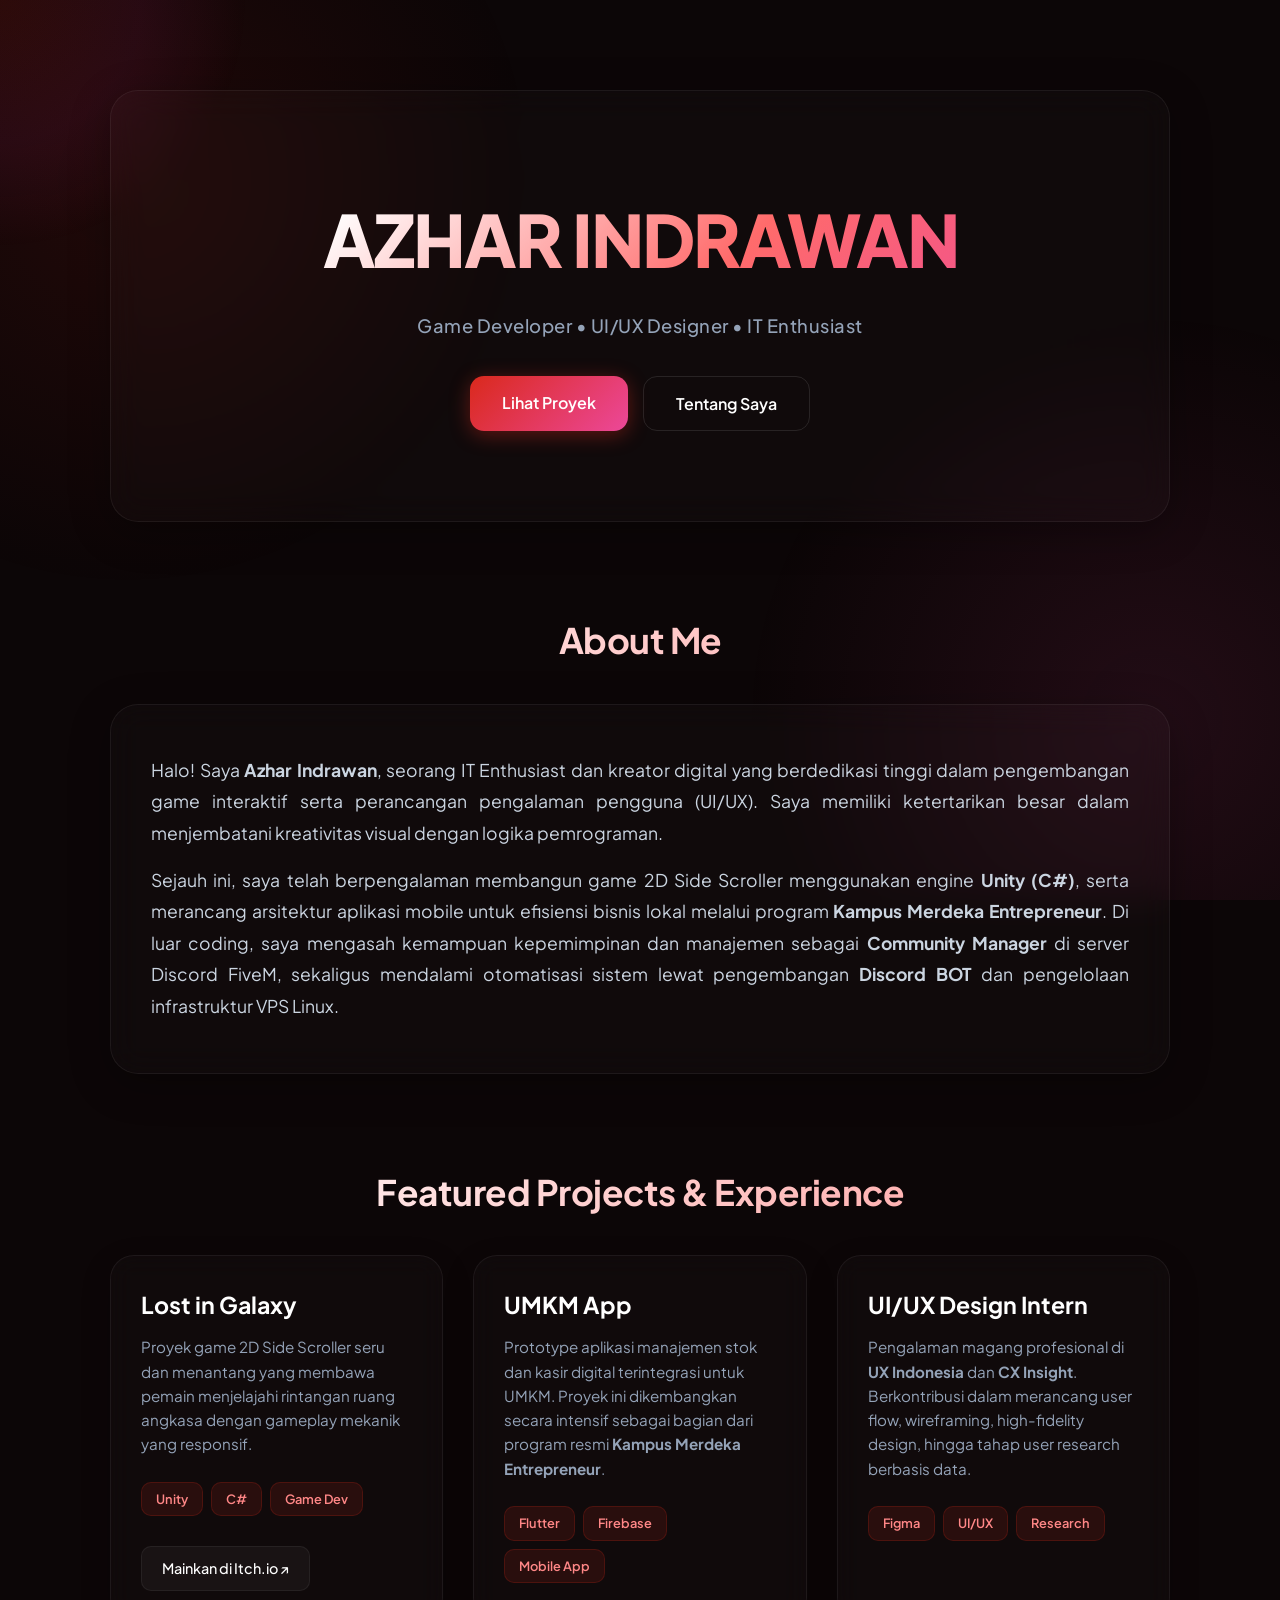
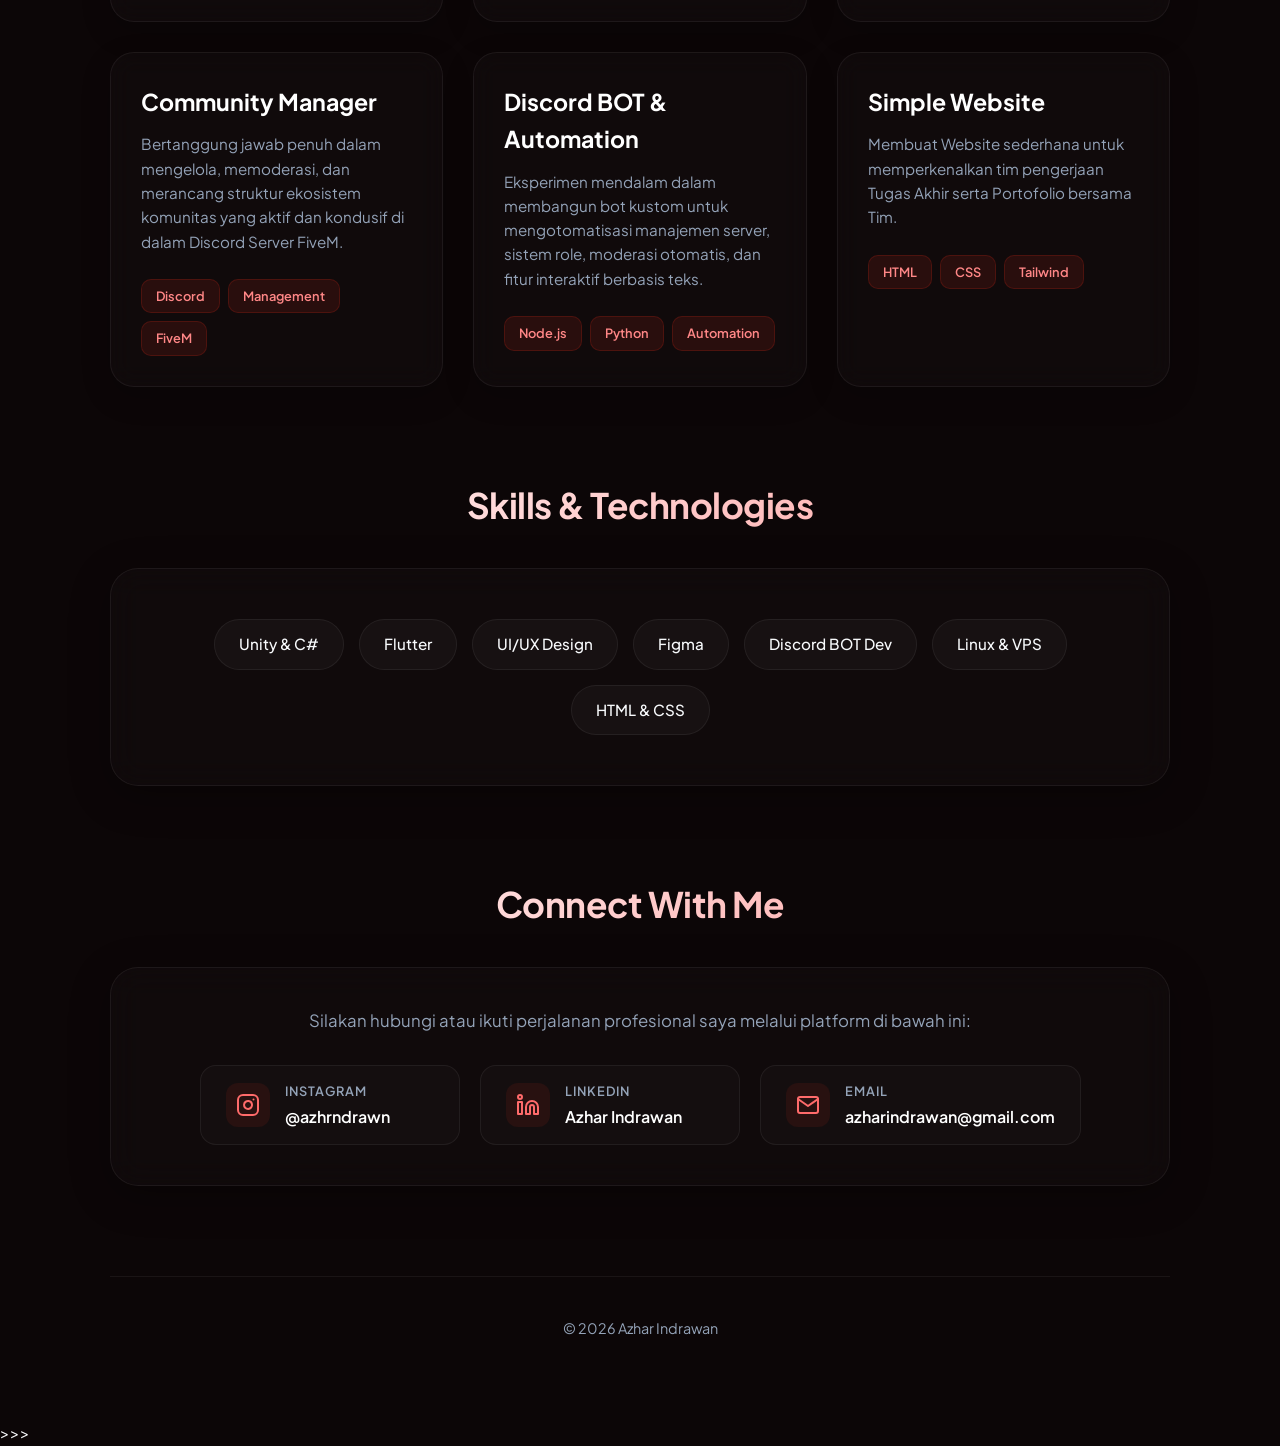
==== index.html @ e1ab4f3b "Initial portfolio website" ====
<!DOCTYPE html>
<html lang="id">
<head>
  <meta charset="UTF-8">
  <meta name="viewport" content="width=device-width, initial-scale=1.0">
  <title>Azhar Indrawan | Portfolio</title>
  
  <link rel="icon" href="data:image/svg+xml,<svg xmlns=%22http://www.w3.org/2000/svg%22 viewBox=%220 0 100 100%22><text y=%22.9em%22 font-size=%2290%22>🎮</text></svg>">
  
  <link rel="preconnect" href="https://fonts.googleapis.com">
  <link rel="preconnect" href="https://fonts.gstatic.com" crossorigin>
  <link href="https://fonts.googleapis.com/css2?family=Plus+Jakarta+Sans:wght@400;500;600;700;800&display=swap" rel="stylesheet">
  
  <link rel="stylesheet" href="style.css?v=3">
</head>
<body>

  <div class="cursor-glow" id="cursorGlow"></div>

  <div class="ambient-bg"></div>

  <div class="container">
    
    <!-- HERO SECTION -->
    <header class="hero glass-panel">
      <h1>AZHAR INDRAWAN</h1>
      <p class="subtitle">Game Developer • UI/UX Designer • IT Enthusiast</p>
      
      <div class="hero-links">
        <a href="#projects" class="btn btn-primary">Lihat Proyek</a>
        <a href="#about" class="btn btn-outline">Tentang Saya</a>
      </div>
    </header>

    <!-- ABOUT SECTION -->
    <section id="about" class="section">
      <h2 class="section-title">About Me</h2>
      <div class="glass-panel content-box">
        <p>
          Halo! Saya <strong>Azhar Indrawan</strong>, seorang IT Enthusiast dan kreator digital yang berdedikasi tinggi dalam pengembangan game interaktif serta perancangan pengalaman pengguna (UI/UX). Saya memiliki ketertarikan besar dalam menjembatani kreativitas visual dengan logika pemrograman.
        </p>
        <p style="margin-top: 15px;">
          Sejauh ini, saya telah berpengalaman membangun game 2D Side Scroller menggunakan engine <strong>Unity (C#)</strong>, serta merancang arsitektur aplikasi mobile untuk efisiensi bisnis lokal melalui program <strong>Kampus Merdeka Entrepreneur</strong>. Di luar coding, saya mengasah kemampuan kepemimpinan dan manajemen sebagai <strong>Community Manager</strong> di server Discord FiveM, sekaligus mendalami otomatisasi sistem lewat pengembangan <strong>Discord BOT</strong> dan pengelolaan infrastruktur VPS Linux.
        </p>
      </div>
    </section>

    <!-- PROJECTS SECTION -->
    <section id="projects" class="section">
      <h2 class="section-title">Featured Projects & Experience</h2>
      
      <div class="project-grid">
        
        <!-- Card 1: Lost in Galaxy -->
        <div class="glass-card">
          <div class="card-body">
            <h3>Lost in Galaxy</h3>
            <p>Proyek game 2D Side Scroller seru dan menantang yang membawa pemain menjelajahi rintangan ruang angkasa dengan gameplay mekanik yang responsif.</p>
            <div class="tags">
              <span>Unity</span>
              <span>C#</span>
              <span>Game Dev</span>
            </div>
          </div>
          <div class="card-footer">
            <a href="https://sigmatupang.itch.io/lostingalaxy" target="_blank" class="link-btn">Mainkan di Itch.io ↗</a>
          </div>
        </div>

        <!-- Card 2: UMKM App -->
        <div class="glass-card">
          <div class="card-body">
            <h3>UMKM App</h3>
            <p>Prototype aplikasi manajemen stok dan kasir digital terintegrasi untuk UMKM. Proyek ini dikembangkan secara intensif sebagai bagian dari program resmi <strong>Kampus Merdeka Entrepreneur</strong>.</p>
            <div class="tags">
              <span>Flutter</span>
              <span>Firebase</span>
              <span>Mobile App</span>
            </div>
          </div>
        </div>

        <!-- Card 3: Intern UI/UX -->
        <div class="glass-card">
          <div class="card-body">
            <h3>UI/UX Design Intern</h3>
            <p>Pengalaman magang profesional di <strong>UX Indonesia</strong> dan <strong>CX Insight</strong>. Berkontribusi dalam merancang user flow, wireframing, high-fidelity design, hingga tahap user research berbasis data.</p>
            <div class="tags">
              <span>Figma</span>
              <span>UI/UX</span>
              <span>Research</span>
            </div>
          </div>
        </div>

        <!-- Card 4: Community Manager -->
        <div class="glass-card">
          <div class="card-body">
            <h3>Community Manager</h3>
            <p>Bertanggung jawab penuh dalam mengelola, memoderasi, dan merancang struktur ekosistem komunitas yang aktif dan kondusif di dalam Discord Server FiveM.</p>
            <div class="tags">
              <span>Discord</span>
              <span>Management</span>
              <span>FiveM</span>
            </div>
          </div>
        </div>

        <!-- Card 5: Discord BOT -->
        <div class="glass-card">
          <div class="card-body">
            <h3>Discord BOT & Automation</h3>
            <p>Eksperimen mendalam dalam membangun bot kustom untuk mengotomatisasi manajemen server, sistem role, moderasi otomatis, dan fitur interaktif berbasis teks.</p>
            <div class="tags">
              <span>Node.js</span>
              <span>Python</span>
              <span>Automation</span>
            </div>
          </div>
        </div>

        <!-- Card 6: Website Team -->
         <div class="glass-card">
            <div class="card-body">
              <h3>Simple Website</h3>
              <p>Membuat Website sederhana untuk memperkenalkan tim pengerjaan Tugas Akhir serta Portofolio bersama Tim.</p>
              <div class="tags">
                <span>HTML</span>
                <span>CSS</span>
                <span>Tailwind</span>
              </div>
            </div>
         </div>

      </div>
    </section>

    <!-- SKILLS SECTION -->
    <section id="skills" class="section">
      <h2 class="section-title">Skills & Technologies</h2>
      <div class="glass-panel skills-container">
        <span class="skill-tag">Unity & C#</span>
        <span class="skill-tag">Flutter</span>
        <span class="skill-tag">UI/UX Design</span>
        <span class="skill-tag">Figma</span>
        <span class="skill-tag">Discord BOT Dev</span>
        <span class="skill-tag">Linux & VPS</span>
        <span class="skill-tag">HTML & CSS</span>
      </div>
    </section>

    <!-- SOCIAL MEDIA SECTION -->
    <section id="contact" class="section">
      <h2 class="section-title">Connect With Me</h2>
      <div class="glass-panel social-box">
        <p class="social-box-desc">Silakan hubungi atau ikuti perjalanan profesional saya melalui platform di bawah ini:</p>
        
        <div class="social-links-wrapper">
          
          <!-- Instagram -->
          <a href="https://www.instagram.com/azhrndrawn/" target="_blank" class="social-item">
            <div class="social-icon">
              <svg xmlns="http://www.w3.org/2000/svg" width="24" height="24" viewBox="0 0 24 24" fill="none" stroke="currentColor" stroke-width="2" stroke-linecap="round" stroke-linejoin="round"><rect x="2" y="2" width="20" height="20" rx="5" ry="5"></rect><path d="M16 11.37A4 4 0 1 1 12.63 8 4 4 0 0 1 16 11.37z"></path><line x1="17.5" y1="6.5" x2="17.51" y2="6.5"></line></svg>
            </div>
            <div class="social-info">
              <span class="social-platform">Instagram</span>
              <span class="social-handle">@azhrndrawn</span>
            </div>
          </a>

          <!-- LinkedIn -->
          <a href="https://www.linkedin.com/in/azhar-indrawan-8b86a128b/" target="_blank" class="social-item">
            <div class="social-icon">
              <svg xmlns="http://www.w3.org/2000/svg" width="24" height="24" viewBox="0 0 24 24" fill="none" stroke="currentColor" stroke-width="2" stroke-linecap="round" stroke-linejoin="round"><path d="M16 8a6 6 0 0 1 6 6v7h-4v-7a2 2 0 0 0-2-2 2 2 0 0 0-2 2v7h-4v-7a6 6 0 0 1 6-6z"></path><rect x="2" y="9" width="4" height="12"></rect><circle cx="4" cy="4" r="2"></circle></svg>
            </div>
            <div class="social-info">
              <span class="social-platform">LinkedIn</span>
              <span class="social-handle">Azhar Indrawan</span>
            </div>
          </a>

          <!-- Email -->
          <a href="mailto:azharindrawan@gmail.com" class="social-item">
            <div class="social-icon">
              <svg xmlns="http://www.w3.org/2000/svg" width="24" height="24" viewBox="0 0 24 24" fill="none" stroke="currentColor" stroke-width="2" stroke-linecap="round" stroke-linejoin="round"><path d="M4 4h16c1.1 0 2 .9 2 2v12c0 1.1-.9 2-2 2H4c-1.1 0-2-.9-2-2V6c0-1.1.9-2 2-2z"></path><polyline points="22,6 12,13 2,6"></polyline></svg>
            </div>
            <div class="social-info">
              <span class="social-platform">Email</span>
              <span class="social-handle">azharindrawan@gmail.com</span>
            </div>
          </a>

        </div>
      </div>
    </section>

    <footer>
      <p>© 2026 Azhar Indrawan</p>
    </footer>

  </div>

  <!-- Script untuk Efek Glow Mengikuti Mouse -->
  <script>
    const glow = document.getElementById('cursorGlow');
    window.addEventListener('mousemove', (e) => {
      glow.style.left = e.clientX + 'px';
      glow.style.top = e.clientY + 'px';
    });
  </script>
</body>
</html>>>>
---- style.css ----
/* RESET & BASE CONFIG */
* {
  margin: 0;
  padding: 0;
  box-sizing: border-box;
}

html {
  scroll-behavior: smooth;
}

:root {
  /* Kombinasi Tema Gelap dengan Aksen Merah MU & Pink */
  --bg-dark: #0c0607; 
  --text-main: #f8fafc;
  --text-muted: #94a3b8;
  
  /* Efek Kaca (Glassmorphism) */
  --glass-bg: rgba(255, 255, 255, 0.02);
  --glass-border: rgba(255, 255, 255, 0.06);
  --glass-hover: rgba(255, 255, 255, 0.05);
  
  /* Warna Utama: Merah MU & Vibrant Pink */
  --mu-red: #da291c;
  --vibrant-pink: #ec4899;
}

body {
  background-color: var(--bg-dark);
  color: var(--text-main);
  font-family: 'Plus Jakarta Sans', sans-serif;
  line-height: 1.6;
  overflow-x: hidden;
}

/* INTERACTIVE MOUSE GLOW EFFECT */
.cursor-glow {
  position: fixed;
  width: 500px;
  height: 500px;
  background: radial-gradient(circle, rgba(218, 41, 28, 0.12) 0%, rgba(236, 48, 153, 0.08) 40%, transparent 70%);
  border-radius: 50%;
  pointer-events: none; 
  transform: translate(-50%, -50%);
  z-index: -1;
  transition: transform 0.1s ease-out;
}

/* AMBIENT BACKGROUND GLOW STATIC */
.ambient-bg {
  position: fixed;
  top: 0;
  left: 0;
  width: 100vw;
  height: 100vh;
  z-index: -2;
  background: 
    radial-gradient(circle at 10% 20%, rgba(218, 41, 28, 0.1), transparent 30%),
    radial-gradient(circle at 90% 80%, rgba(236, 72, 153, 0.1), transparent 30%);
}

/* CONTAINER UTAMA */
.container {
  max-width: 1100px;
  margin: 0 auto;
  padding: 40px 20px;
}

/* GLASS PANEL */
.glass-panel {
  background: var(--glass-bg);
  backdrop-filter: blur(16px);
  -webkit-backdrop-filter: blur(16px);
  border: 1px solid var(--glass-border);
  border-radius: 28px;
  padding: 50px 40px;
  box-shadow: 0 10px 40px rgba(0, 0, 0, 0.3);
}

/* HERO SECTION */
.hero {
  text-align: center;
  margin-top: 50px;
  margin-bottom: 90px;
  padding: 90px 30px;
}

.hero h1 {
  font-size: clamp(2.8rem, 6vw, 4.5rem);
  font-weight: 800;
  letter-spacing: -2px;
  margin-bottom: 15px;
  background: linear-gradient(135deg, #ffffff 20%, #ff6b6b, var(--vibrant-pink));
  -webkit-background-clip: text;
  -webkit-text-fill-color: transparent;
}

.hero .subtitle {
  font-size: 1.15rem;
  font-weight: 500;
  color: var(--text-muted);
  margin-bottom: 35px;
  letter-spacing: 0.5px;
}

.hero-links {
  display: flex;
  gap: 15px;
  justify-content: center;
  flex-wrap: wrap;
}

/* BUTTONS WITH RED-PINK GRADIENT */
.btn {
  padding: 14px 32px;
  border-radius: 14px;
  text-decoration: none;
  font-weight: 600;
  font-size: 1rem;
  transition: all 0.3s cubic-bezier(0.4, 0, 0.2, 1);
}

.btn-primary {
  background: linear-gradient(135deg, var(--mu-red), var(--vibrant-pink));
  color: white;
  border: none;
  box-shadow: 0 4px 20px rgba(218, 41, 28, 0.4);
}

.btn-primary:hover {
  transform: translateY(-4px);
  box-shadow: 0 8px 25px rgba(236, 72, 153, 0.5);
}

.btn-outline {
  background: transparent;
  color: white;
  border: 1px solid rgba(255, 255, 255, 0.1);
}

.btn-outline:hover {
  background: rgba(255, 255, 255, 0.05);
  border-color: var(--vibrant-pink);
}

/* SECTIONS */
.section {
  margin-bottom: 90px;
}

.section-title {
  font-size: 2.2rem;
  font-weight: 700;
  margin-bottom: 35px;
  text-align: center;
  letter-spacing: -0.5px;
  background: linear-gradient(135deg, #fff, #ff9999);
  -webkit-background-clip: text;
  -webkit-text-fill-color: transparent;
}

.content-box p {
  font-size: 1.1rem;
  color: #cbd5e1;
  text-align: justify;
  text-justify: inter-word;
  line-height: 1.8;
}

/* RESPONSIVE GRID KOTAK ELEGAN */
.project-grid {
  display: grid;
  grid-template-columns: repeat(auto-fit, minmax(320px, 1fr));
  gap: 30px;
}

.glass-card {
  background: var(--glass-bg);
  backdrop-filter: blur(12px);
  -webkit-backdrop-filter: blur(12px);
  border: 1px solid var(--glass-border);
  border-radius: 24px;
  display: flex;
  flex-direction: column;
  transition: all 0.3s cubic-bezier(0.4, 0, 0.2, 1);
  overflow: hidden;
  box-shadow: 0 10px 30px rgba(0, 0, 0, 0.2);
}

.glass-card:hover {
  transform: translateY(-8px);
  border-color: rgba(236, 72, 153, 0.4); 
  background: var(--glass-hover);
  box-shadow: 0 15px 35px rgba(218, 41, 28, 0.15);
}

.card-body {
  padding: 30px;
  flex-grow: 1;
}

.glass-card h3 {
  font-size: 1.45rem;
  font-weight: 700;
  margin-bottom: 12px;
  color: #ffffff;
}

.glass-card p {
  color: var(--text-muted);
  font-size: 0.95rem;
  line-height: 1.6;
  margin-bottom: 25px;
}

/* TAGS */
.tags {
  display: flex;
  flex-wrap: wrap;
  gap: 8px;
}

.tags span {
  background: rgba(218, 41, 28, 0.12);
  color: #ff8787;
  border: 1px solid rgba(218, 41, 28, 0.2);
  padding: 6px 14px;
  border-radius: 10px;
  font-size: 0.8rem;
  font-weight: 600;
}

/* LINK BUTTON INSIDE CARD */
.card-footer {
  padding: 0 30px 30px 30px;
}

.link-btn {
  display: inline-block;
  background: rgba(255, 255, 255, 0.04);
  border: 1px solid var(--glass-border);
  color: white;
  text-decoration: none;
  padding: 10px 20px;
  border-radius: 10px;
  font-size: 0.9rem;
  font-weight: 500;
  transition: all 0.2s ease;
}

.link-btn:hover {
  background: #ffffff;
  color: var(--bg-dark);
  font-weight: 600;
}

/* SKILLS SECTION */
.skills-container {
  display: flex;
  flex-wrap: wrap;
  gap: 15px;
  justify-content: center;
}

.skill-tag {
  background: rgba(255, 255, 255, 0.03);
  border: 1px solid var(--glass-border);
  padding: 12px 24px;
  border-radius: 99px;
  font-size: 0.95rem;
  font-weight: 500;
  transition: all 0.3s ease;
}

.skill-tag:hover {
  background: rgba(218, 41, 28, 0.15);
  border-color: var(--mu-red);
  color: #ff8787;
  transform: scale(1.05);
}

/* SOCIAL MEDIA CARD STYLING */
.social-box {
  text-align: center;
  padding: 40px;
}

.social-box-desc {
  color: var(--text-muted);
  margin-bottom: 30px;
  font-size: 1.05rem;
}

.social-links-wrapper {
  display: flex;
  flex-wrap: wrap;
  justify-content: center;
  gap: 20px;
}

.social-item {
  background: rgba(255, 255, 255, 0.02);
  border: 1px solid var(--glass-border);
  padding: 15px 25px;
  border-radius: 16px;
  display: flex;
  align-items: center;
  gap: 15px;
  text-decoration: none;
  color: white;
  min-width: 260px;
  transition: all 0.3s cubic-bezier(0.4, 0, 0.2, 1);
}

.social-item:hover {
  transform: translateY(-4px);
  background: rgba(255, 255, 255, 0.05);
  border-color: var(--vibrant-pink);
  box-shadow: 0 10px 25px rgba(236, 72, 153, 0.15);
}

.social-icon {
  background: rgba(218, 41, 28, 0.1);
  color: #ff6b6b;
  width: 44px;
  height: 44px;
  border-radius: 12px;
  display: flex;
  align-items: center;
  justify-content: center;
  transition: 0.3s;
}

.social-item:hover .social-icon {
  background: linear-gradient(135deg, var(--mu-red), var(--vibrant-pink));
  color: white;
}

.social-info {
  text-align: left;
}

.social-platform {
  display: block;
  font-size: 0.8rem;
  color: var(--text-muted);
  text-transform: uppercase;
  letter-spacing: 1px;
  font-weight: 600;
}

.social-handle {
  display: block;
  font-size: 1rem;
  font-weight: 600;
  margin-top: 2px;
}

/* FOOTER */
footer {
  text-align: center;
  padding: 40px;
  color: var(--text-muted);
  font-size: 0.9rem;
  border-top: 1px solid var(--glass-border);
  margin-top: 60px;
}

/* MOBILE RESPONSIVE FIXES */
@media (max-width: 768px) {
  .container {
    padding: 20px 15px;
  }
  
  .hero {
    padding: 60px 20px;
    margin-bottom: 60px;
  }
  
  .glass-panel {
    padding: 30px 20px;
  }
  
  .project-grid {
    grid-template-columns: 1fr;
    gap: 20px;
  }
  
  .cursor-glow {
    display: none; 
  }
  
  .social-links-wrapper {
    flex-direction: column;
    align-items: stretch;
  }
  
  .social-item {
    min-width: 100%;
  }
}
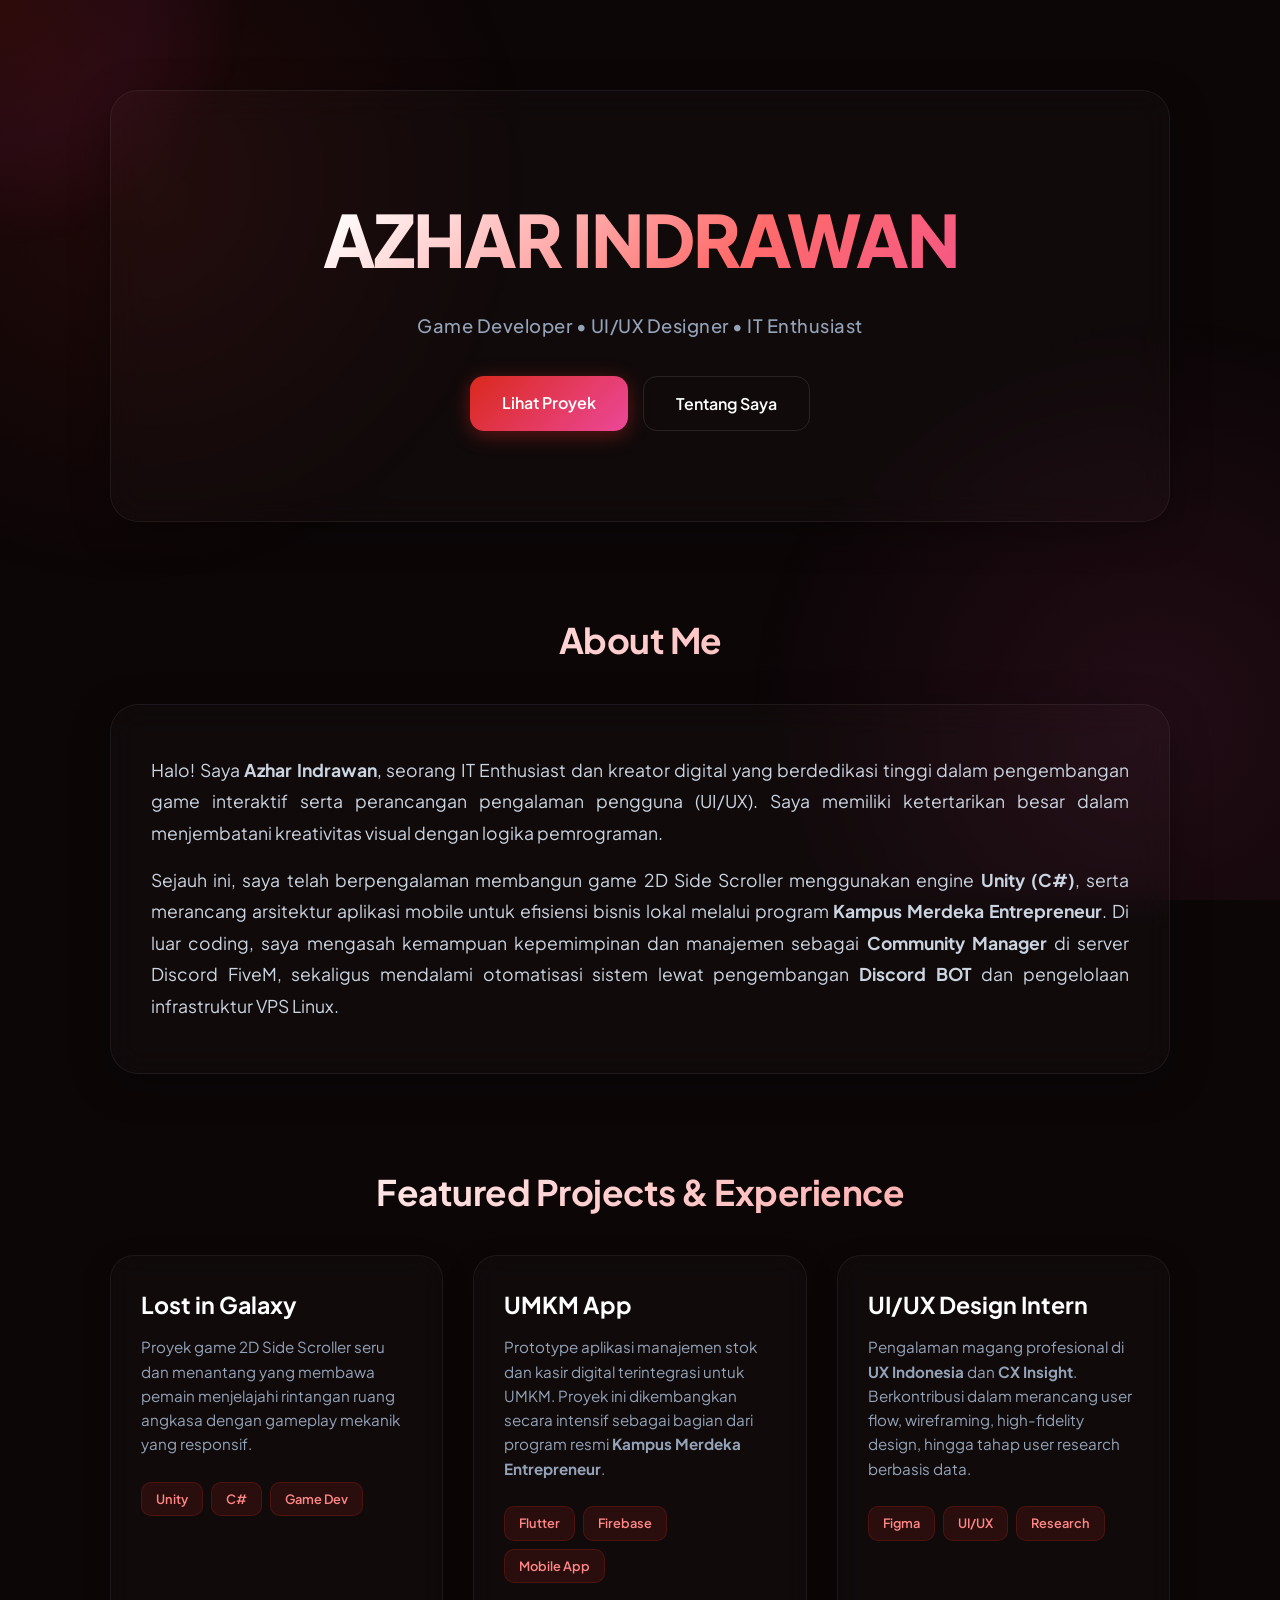
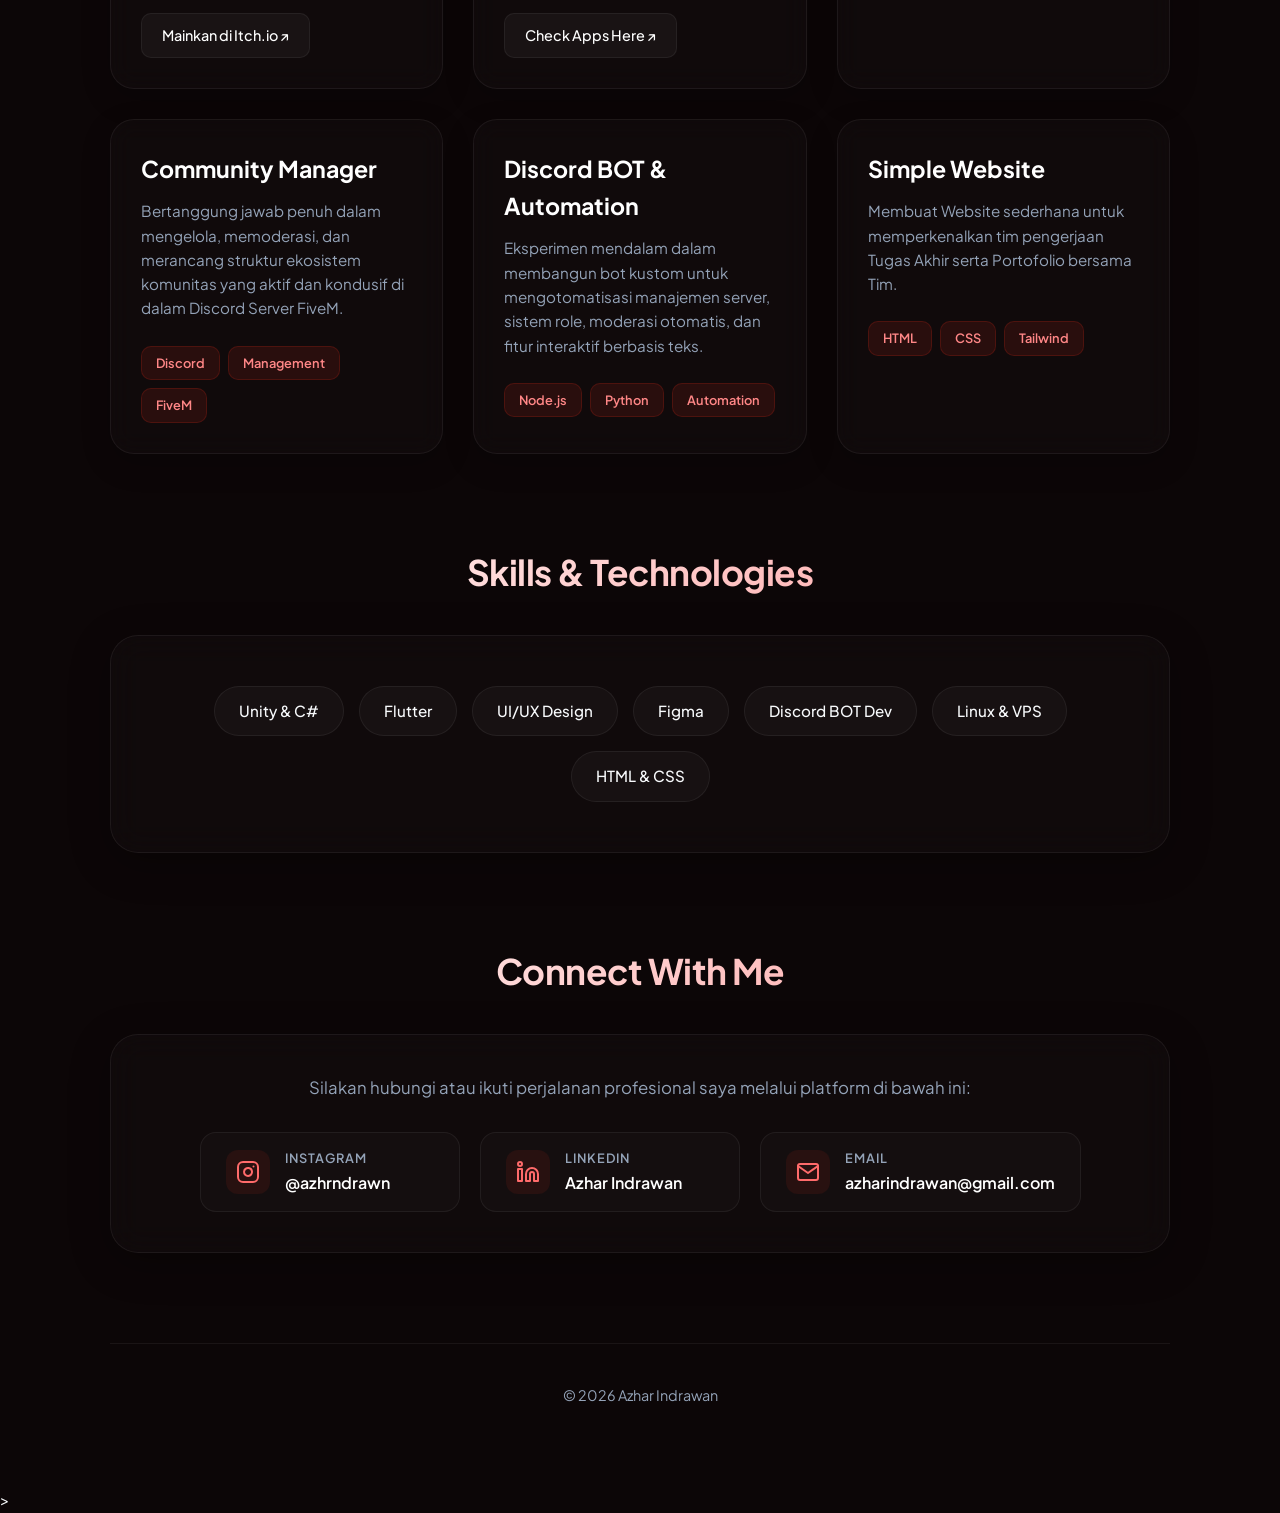
==== commit 841ac0f8: "feat: menambahkan halaman detail proyek UMKM dan konfigurasi gitignore" ====
--- a/index.html
+++ b/index.html
@@ -78,6 +78,9 @@
               <span>Mobile App</span>
             </div>
           </div>
+          <div class="card-footer">
+            <a href="\pages\UMKM.html" class="link-btn">Check Apps Here ↗</a>
+          </div>
         </div>
 
         <!-- Card 3: Intern UI/UX -->
@@ -203,10 +206,25 @@
   <!-- Script untuk Efek Glow Mengikuti Mouse -->
   <script>
     const glow = document.getElementById('cursorGlow');
+    let mouseX = 0, mouseY = 0;
+    let ballX = 0, ballY = 0;
+    let speed = 0.1; 
+
     window.addEventListener('mousemove', (e) => {
-      glow.style.left = e.clientX + 'px';
-      glow.style.top = e.clientY + 'px';
+      mouseX = e.clientX;
+      mouseY = e.clientY;
     });
+
+    function animate() {
+      ballX += (mouseX - ballX) * speed;
+      ballY += (mouseY - ballY) * speed;
+      
+      glow.style.transform = `translate3d(calc(${ballX}px - 50%), calc(${ballY}px - 50%), 0)`;
+      
+      requestAnimationFrame(animate);
+    }
+    
+    animate();
   </script>
 </body>
-</html>>>>+</html>>
